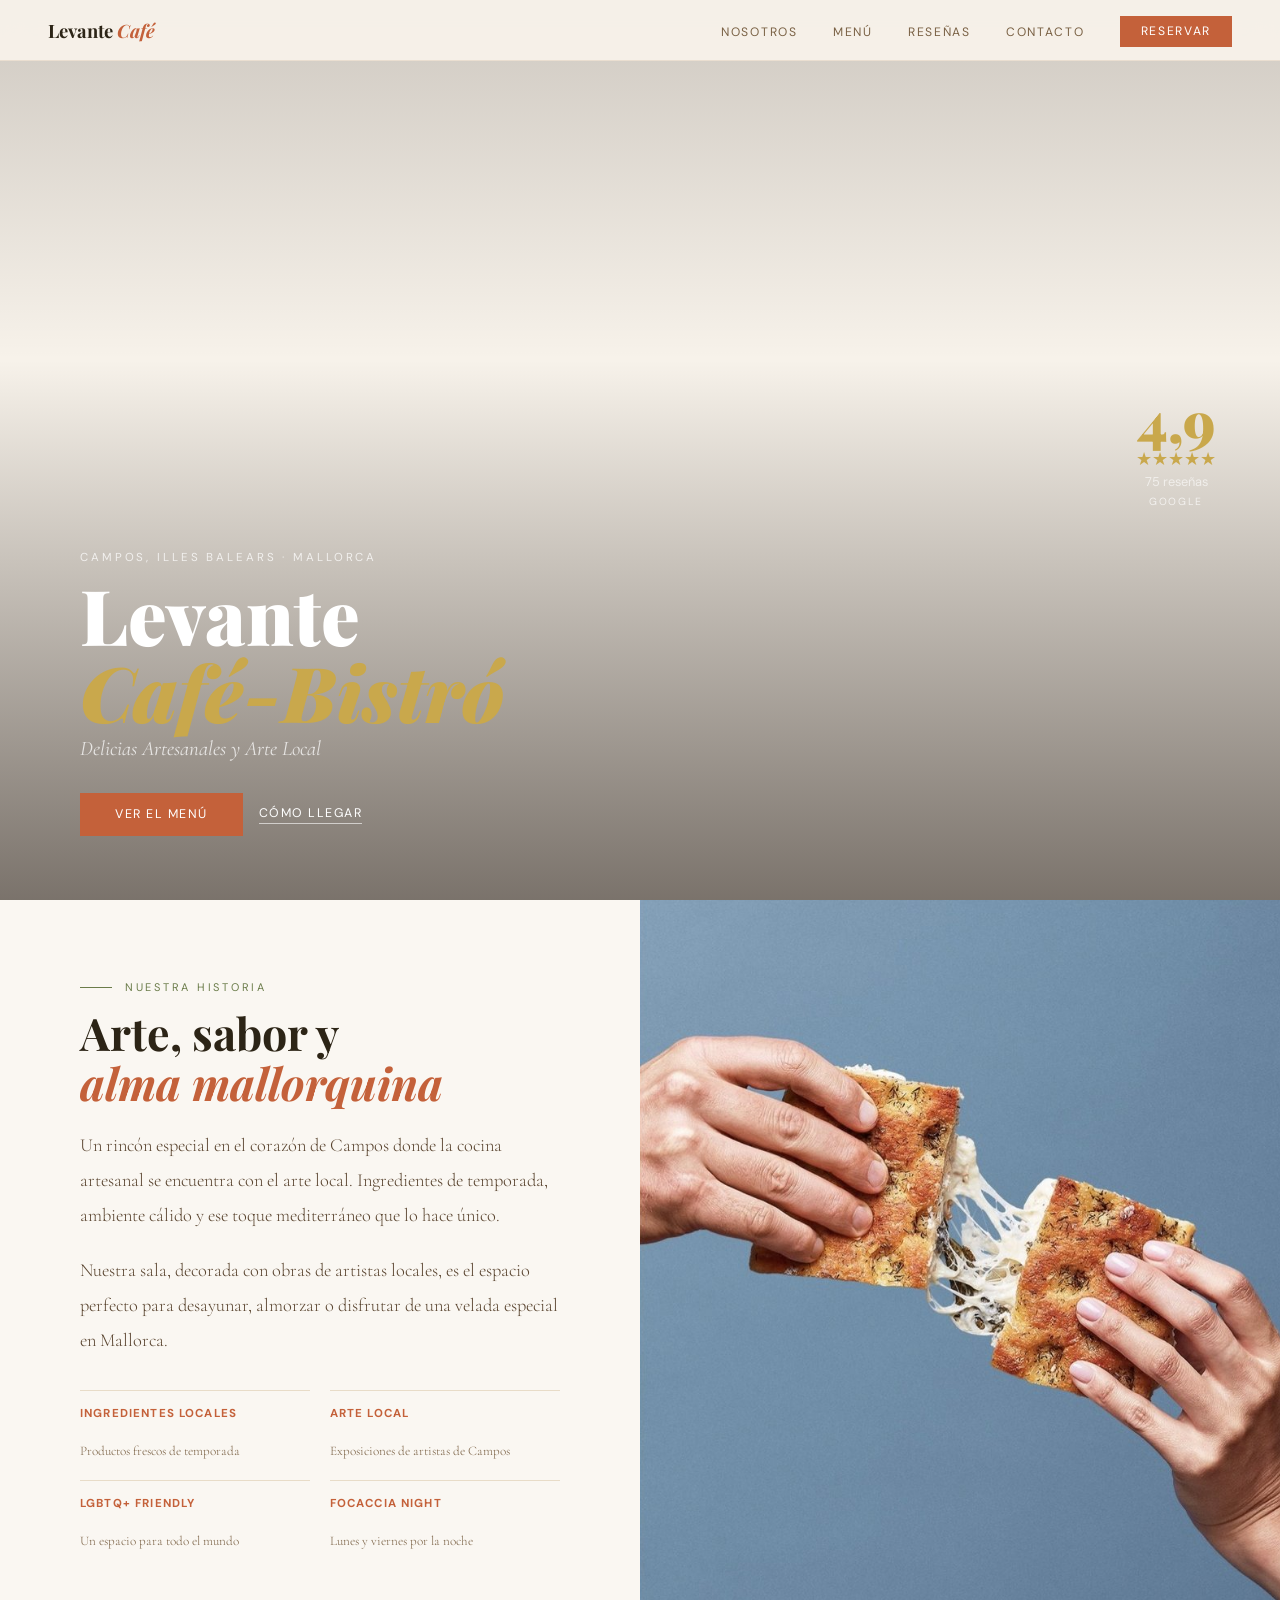
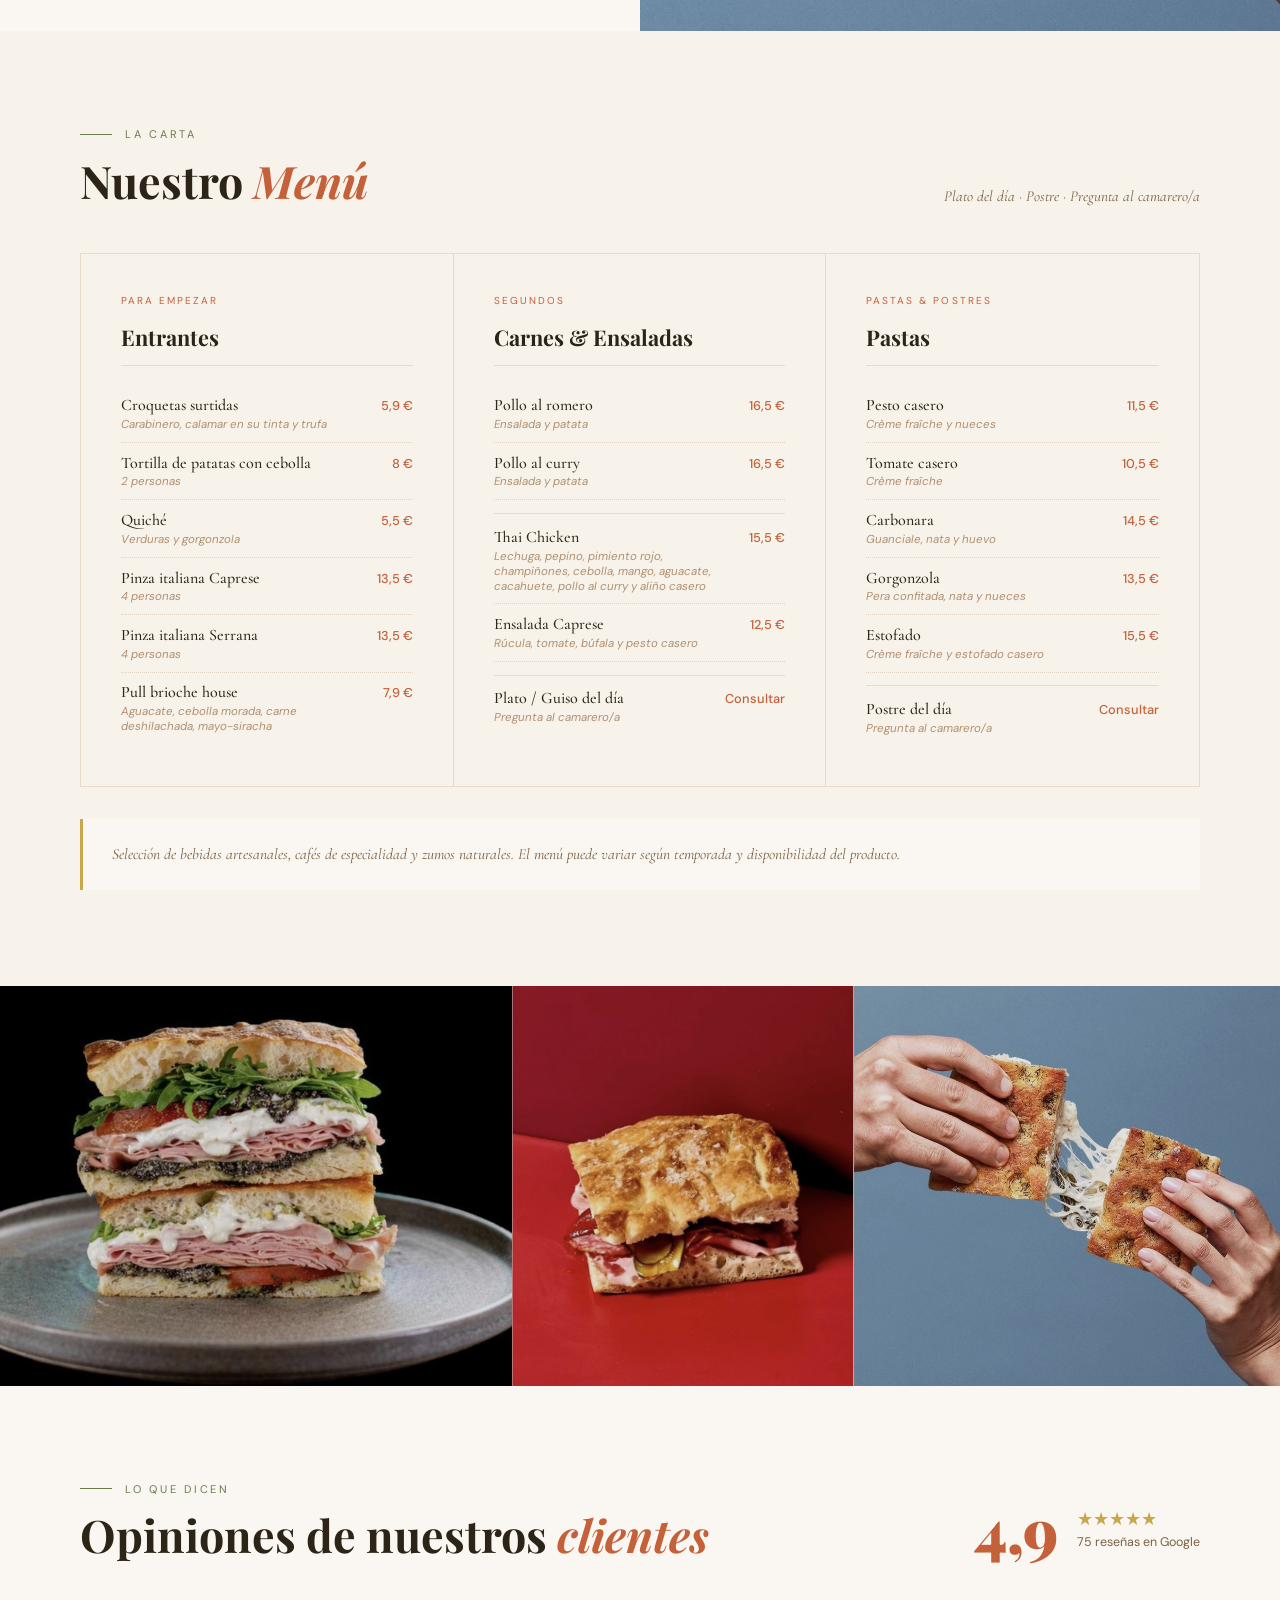
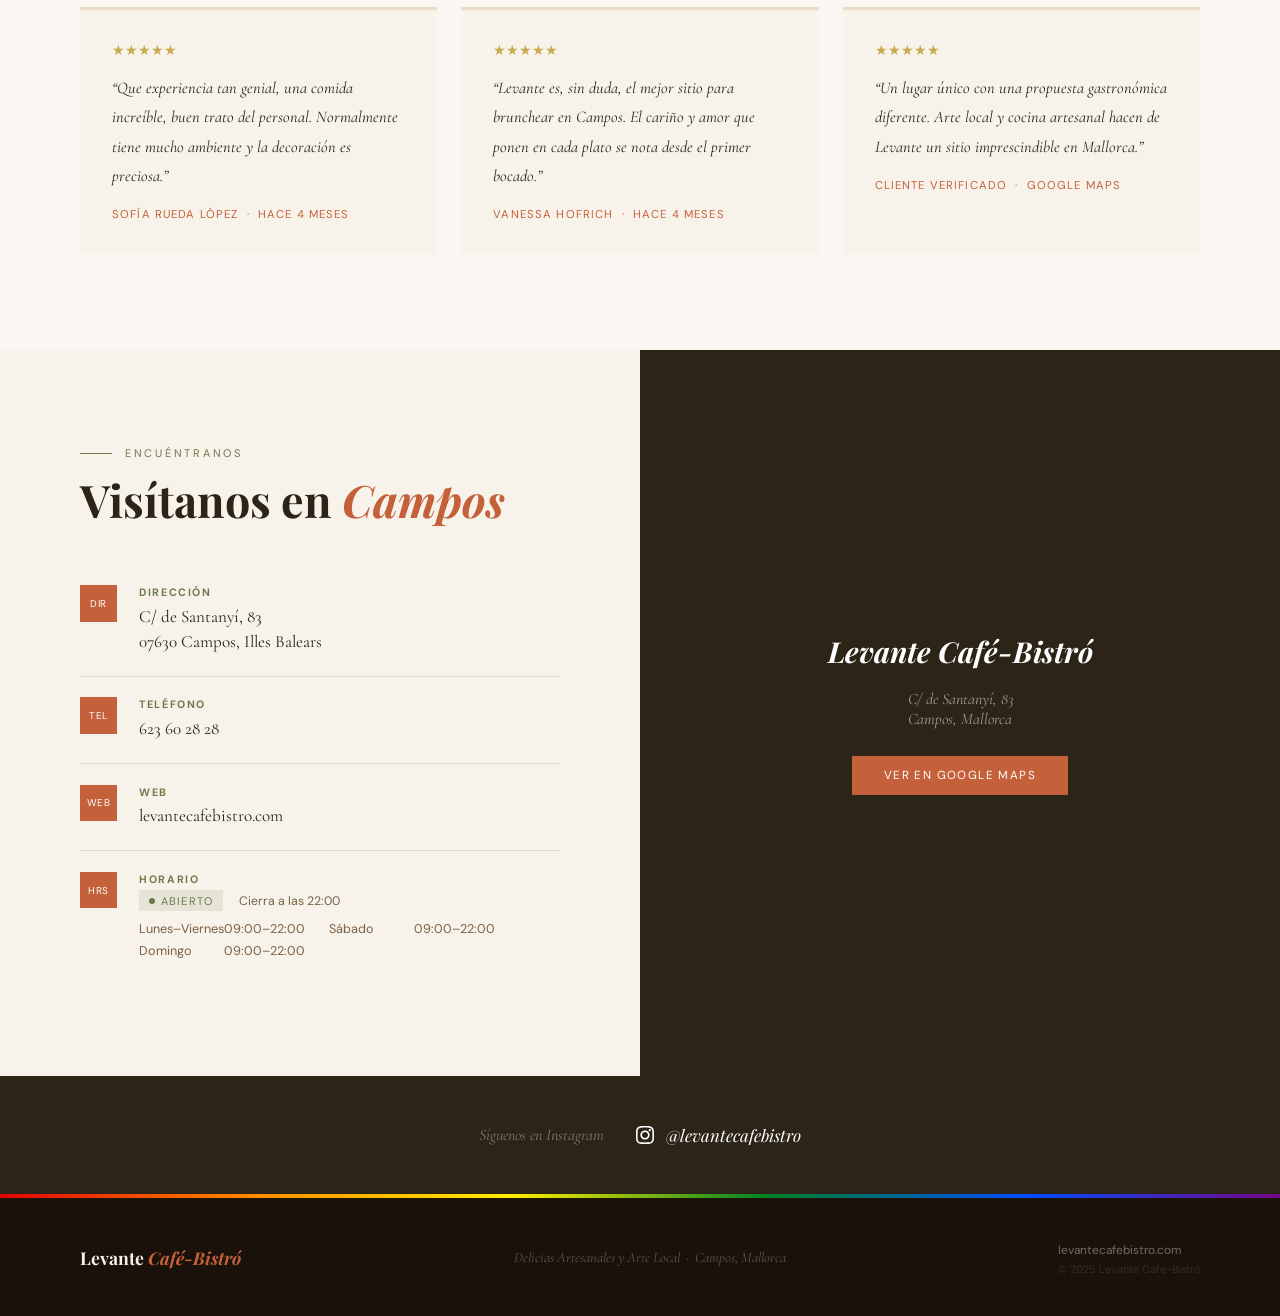
==== home.html @ 3a284bc1 "Rename Home to home.html" ====
<!DOCTYPE html>
<html lang="es">
<head>
  <meta charset="UTF-8"/>
  <meta name="viewport" content="width=device-width, initial-scale=1.0"/>
  <title>Levante Café-Bistró · Campos, Mallorca</title>
  <link rel="preconnect" href="https://fonts.googleapis.com"/>
  <link rel="preconnect" href="https://fonts.gstatic.com" crossorigin/>
  <link href="https://fonts.googleapis.com/css2?family=Playfair+Display:ital,wght@0,400;0,700;0,900;1,400;1,700&family=Cormorant+Garamond:ital,wght@0,300;0,400;0,500;1,300;1,400&family=DM+Sans:wght@300;400;500&display=swap" rel="stylesheet"/>
  <style>
    *, *::before, *::after { box-sizing:border-box; margin:0; padding:0; }
    :root {
      --cream:#f7f2ea; --warm:#faf7f2; --sand:#e8dcc8;
      --terra:#c4613a; --deep-terra:#9e3d1e;
      --olive:#6b7c4a; --charcoal:#2c2416;
      --brown:#7a6144; --light:#b09070; --gold:#c9a84c;
    }
    html { scroll-behavior:smooth; }
    body { background:var(--cream); color:var(--charcoal); font-family:"DM Sans",sans-serif; overflow-x:hidden; }

    /* NAV */
    nav { position:fixed; top:0; left:0; right:0; z-index:100; display:flex; justify-content:space-between; align-items:center; padding:1.1rem 3rem; background:rgba(247,242,234,0.96); backdrop-filter:blur(14px); border-bottom:1px solid rgba(180,140,100,0.18); }
    .logo { font-family:"Playfair Display",serif; font-size:1.15rem; font-weight:700; color:var(--charcoal); text-decoration:none; }
    .logo span { color:var(--terra); font-style:italic; }
    .nav-links { display:flex; gap:2.2rem; list-style:none; }
    .nav-links a { font-size:0.76rem; letter-spacing:0.14em; text-transform:uppercase; color:var(--brown); text-decoration:none; transition:color .2s; }
    .nav-links a:hover { color:var(--terra); }
    .nav-cta { background:var(--terra); color:white !important; padding:0.45rem 1.3rem; }
    .nav-cta:hover { background:var(--deep-terra) !important; }

    /* HERO — single full-screen photo */
    .hero { height:100vh; position:relative; overflow:hidden; }
    .hero img { width:100%; height:100%; object-fit:cover; object-position:center; display:block; }
    .hero-overlay {
      position:absolute; inset:0;
      background:linear-gradient(to bottom, rgba(20,10,3,0.18) 0%, transparent 40%, rgba(20,10,3,0.55) 100%);
      display:flex; flex-direction:column; justify-content:flex-end;
      padding:4rem 5rem;
    }
    .hero-tag { font-size:0.72rem; letter-spacing:0.25em; text-transform:uppercase; color:rgba(255,255,255,0.75); margin-bottom:0.7rem; }
    .hero-title { font-family:"Playfair Display",serif; font-size:clamp(3rem,6vw,5.5rem); font-weight:900; color:white; line-height:1; margin-bottom:0.4rem; }
    .hero-title em { font-style:italic; color:var(--gold); }
    .hero-sub { font-family:"Cormorant Garamond",serif; font-size:1.3rem; font-style:italic; color:rgba(255,255,255,0.75); margin-bottom:2rem; }
    .hero-ctas { display:flex; gap:1rem; align-items:center; }
    .btn { background:var(--terra); color:white; padding:0.85rem 2.2rem; font-family:"DM Sans",sans-serif; font-size:0.78rem; letter-spacing:0.12em; text-transform:uppercase; text-decoration:none; transition:all .25s; display:inline-block; }
    .btn:hover { background:var(--deep-terra); transform:translateY(-2px); box-shadow:0 8px 24px rgba(196,97,58,.35); }
    .btn-ghost { color:white; font-size:0.78rem; letter-spacing:0.12em; text-transform:uppercase; text-decoration:none; border-bottom:1.5px solid rgba(255,255,255,.6); padding-bottom:2px; transition:all .2s; }
    .btn-ghost:hover { border-color:white; }
    .hero-stars { position:absolute; top:50%; right:4rem; transform:translateY(-50%); text-align:center; color:white; }
    .hero-stars .big { font-family:"Playfair Display",serif; font-size:3.5rem; font-weight:900; line-height:1; color:var(--gold); }
    .hero-stars .label { font-size:0.65rem; letter-spacing:0.15em; text-transform:uppercase; opacity:.7; margin-top:.3rem; }
    .hero-stars .count { font-size:0.8rem; opacity:.6; margin-top:.2rem; }

    /* ABOUT strip */
    .about { background:var(--warm); display:grid; grid-template-columns:1fr 1fr; }
    .about-text { padding:5rem; display:flex; flex-direction:column; justify-content:center; }
    .stag { font-size:0.69rem; letter-spacing:0.25em; text-transform:uppercase; color:var(--olive); margin-bottom:.9rem; display:flex; align-items:center; gap:.8rem; }
    .stag::before { content:""; width:2rem; height:1px; background:var(--olive); }
    h2 { font-family:"Playfair Display",serif; font-size:clamp(2rem,3.5vw,3rem); line-height:1.1; color:var(--charcoal); }
    h2 em { color:var(--terra); font-style:italic; }
    .about-text p { font-family:"Cormorant Garamond",serif; font-size:1.15rem; line-height:1.9; color:#5a4530; margin-top:1.3rem; font-weight:300; }
    .about-feats { display:grid; grid-template-columns:1fr 1fr; gap:1.2rem; margin-top:2rem; }
    .feat { border-top:1px solid var(--sand); padding-top:.9rem; }
    .feat h4 { font-size:0.72rem; letter-spacing:.1em; text-transform:uppercase; color:var(--terra); margin-bottom:.2rem; }
    .feat p { font-size:0.82rem; color:var(--brown); line-height:1.5; }
    .about-photo { overflow:hidden; }
    .about-photo img { width:100%; height:100%; object-fit:cover; display:block; transition:transform .5s; }
    .about-photo:hover img { transform:scale(1.03); }

    /* MENU */
    .menu-sec { background:var(--cream); padding:6rem 5rem; }
    .menu-head { display:flex; justify-content:space-between; align-items:flex-end; margin-bottom:3rem; }
    .menu-note { font-family:"Cormorant Garamond",serif; font-style:italic; color:var(--brown); font-size:.95rem; }
    .menu-grid { display:grid; grid-template-columns:repeat(3,1fr); border:1px solid var(--sand); }
    .mcol { padding:2.5rem; border-right:1px solid var(--sand); transition:background .3s; }
    .mcol:last-child { border-right:none; }
    .mcol:hover { background:var(--warm); }
    .mcat { font-size:.63rem; letter-spacing:.2em; text-transform:uppercase; color:var(--terra); margin-bottom:1rem; }
    .mcol h3 { font-family:"Playfair Display",serif; font-size:1.35rem; font-weight:700; color:var(--charcoal); margin-bottom:1.2rem; padding-bottom:.9rem; border-bottom:1px solid var(--sand); }
    .mi { display:flex; justify-content:space-between; align-items:baseline; padding:.62rem 0; border-bottom:1px dotted rgba(180,140,100,.3); gap:.8rem; }
    .mi:last-child { border-bottom:none; }
    .mi-name { font-family:"Cormorant Garamond",serif; font-size:1rem; color:var(--charcoal); font-weight:500; }
    .mi-desc { font-size:.72rem; color:var(--light); margin-top:.1rem; font-style:italic; }
    .mi-price { font-size:.8rem; color:var(--terra); white-space:nowrap; font-weight:500; }
    .mi-sep { margin-top:.8rem; padding-top:.8rem; border-top:1px solid var(--sand); }
    .menu-foot { margin-top:2rem; padding:1.4rem 1.8rem; background:var(--warm); border-left:3px solid var(--gold); font-family:"Cormorant Garamond",serif; font-style:italic; color:var(--brown); font-size:.97rem; line-height:1.7; }

    /* PHOTO SCATTER — 3 photos in a dynamic grid */
    .scatter { display:grid; grid-template-columns:1.2fr 0.8fr 1fr; grid-template-rows:400px; overflow:hidden; }
    .scatter img { width:100%; height:100%; object-fit:cover; display:block; filter:brightness(.9); transition:filter .4s, transform .5s; }
    .scatter img:hover { filter:brightness(1); transform:scale(1.03); }

    /* REVIEWS */
    .reviews { background:var(--warm); padding:6rem 5rem; }
    .rev-head { display:flex; justify-content:space-between; align-items:flex-end; margin-bottom:3rem; }
    .rev-rating { display:flex; align-items:center; gap:1.2rem; }
    .rev-num { font-family:"Playfair Display",serif; font-size:3.8rem; font-weight:900; color:var(--terra); line-height:1; }
    .gold { color:var(--gold); }
    .rev-grid { display:grid; grid-template-columns:repeat(3,1fr); gap:1.5rem; }
    .rev-card { background:var(--cream); padding:2rem; border-top:3px solid var(--sand); transition:border-color .3s, transform .3s; }
    .rev-card:hover { border-color:var(--terra); transform:translateY(-4px); }
    .rev-stars { color:var(--gold); font-size:.85rem; margin-bottom:.9rem; }
    .rev-text { font-family:"Cormorant Garamond",serif; font-size:1.02rem; font-style:italic; line-height:1.8; color:var(--charcoal); margin-bottom:1rem; }
    .rev-author { font-size:.71rem; letter-spacing:.1em; text-transform:uppercase; color:var(--terra); }

    /* CONTACT */
    .contact { display:grid; grid-template-columns:1fr 1fr; }
    .contact-info { padding:6rem 5rem; background:var(--cream); }
    .contact-info h2 { margin-bottom:2.5rem; }
    .ilist { list-style:none; }
    .ilist li { display:flex; align-items:flex-start; gap:1.4rem; padding:1.3rem 0; border-bottom:1px solid var(--sand); }
    .ilist li:last-child { border-bottom:none; }
    .iico { width:2.3rem; height:2.3rem; background:var(--terra); color:white; display:flex; align-items:center; justify-content:center; font-size:.62rem; letter-spacing:.04em; text-transform:uppercase; flex-shrink:0; font-family:"DM Sans",sans-serif; }
    .itxt h4 { font-size:.67rem; letter-spacing:.15em; text-transform:uppercase; color:var(--olive); margin-bottom:.3rem; }
    .itxt p, .itxt a { font-family:"Cormorant Garamond",serif; font-size:1.07rem; color:var(--charcoal); text-decoration:none; line-height:1.5; }
    .itxt a:hover { color:var(--terra); }
    .pill { display:inline-flex; align-items:center; gap:.4rem; font-size:.69rem; letter-spacing:.1em; text-transform:uppercase; color:var(--olive); background:rgba(107,124,74,.12); padding:.2rem .6rem; }
    .pill::before { content:""; width:6px; height:6px; background:var(--olive); border-radius:50%; }
    .hrs { margin-top:.5rem; display:grid; grid-template-columns:1fr 1fr; gap:.3rem 1.5rem; }
    .hrow { display:flex; justify-content:space-between; font-size:.79rem; color:var(--brown); }
    .contact-dark { background:var(--charcoal); display:flex; flex-direction:column; align-items:center; justify-content:center; gap:1.2rem; padding:4rem; text-align:center; }
    .contact-dark h3 { font-family:"Playfair Display",serif; font-size:1.8rem; color:white; font-style:italic; }
    .contact-dark p { font-family:"Cormorant Garamond",serif; font-style:italic; font-size:1rem; color:rgba(255,255,255,.55); }
    .map-btn { display:inline-block; background:var(--terra); color:white; padding:.7rem 2rem; font-size:.73rem; letter-spacing:.12em; text-transform:uppercase; text-decoration:none; font-family:"DM Sans",sans-serif; transition:all .2s; margin-top:.5rem; }
    .map-btn:hover { background:var(--deep-terra); }

    /* INSTAGRAM */
    .insta { background:var(--charcoal); padding:3rem 5rem; display:flex; align-items:center; justify-content:center; gap:2rem; flex-wrap:wrap; }
    .insta-lbl { font-family:"Cormorant Garamond",serif; font-style:italic; color:rgba(247,242,234,.4); font-size:1rem; }
    .insta a { font-family:"Playfair Display",serif; font-size:1.05rem; font-style:italic; color:white; text-decoration:none; display:flex; align-items:center; gap:.7rem; transition:color .2s; }
    .insta a:hover { color:var(--gold); }

    /* FOOTER */
    footer { background:#1a120a; color:rgba(247,242,234,.4); padding:2.5rem 5rem; display:flex; justify-content:space-between; align-items:center; flex-wrap:wrap; gap:1rem; }
    .fl { font-family:"Playfair Display",serif; font-size:1.1rem; font-weight:700; color:var(--cream); }
    .fl span { color:var(--terra); font-style:italic; }
    footer a { color:rgba(247,242,234,.4); text-decoration:none; font-size:.74rem; }
    footer a:hover { color:var(--terra); }
    .pride { background:linear-gradient(90deg,#e40303,#ff8c00,#ffed00,#008026,#004dff,#750787); height:4px; }

    /* FADE IN */
    @keyframes fadeUp { from { opacity:0; transform:translateY(20px); } to { opacity:1; transform:translateY(0); } }
    .hero-overlay > * { animation:fadeUp .8s ease both; }
    .hero-overlay > *:nth-child(1) { animation-delay:.1s; }
    .hero-overlay > *:nth-child(2) { animation-delay:.25s; }
    .hero-overlay > *:nth-child(3) { animation-delay:.38s; }
    .hero-overlay > *:nth-child(4) { animation-delay:.5s; }

    /* RESPONSIVE */
    @media(max-width:900px) {
      nav { padding:1rem 1.5rem; }
      .nav-links { display:none; }
      .hero-overlay { padding:2.5rem 2rem; }
      .hero-stars { display:none; }
      .hero-title { font-size:2.5rem; }
      .about { grid-template-columns:1fr; }
      .about-photo { height:280px; }
      .about-text { padding:4rem 2rem; }
      .menu-sec { padding:4rem 2rem; }
      .menu-grid { grid-template-columns:1fr; }
      .mcol { border-right:none; border-bottom:1px solid var(--sand); }
      .mcol:last-child { border-bottom:none; }
      .scatter { grid-template-columns:1fr 1fr; grid-template-rows:220px 220px; }
      .scatter img:last-child { grid-column:span 2; }
      .reviews { padding:4rem 2rem; }
      .rev-grid { grid-template-columns:1fr; }
      .contact { grid-template-columns:1fr; }
      .contact-info { padding:4rem 2rem; }
      .contact-dark { min-height:240px; padding:3rem 2rem; }
      footer { flex-direction:column; text-align:center; padding:2rem; }
      .insta { padding:2.5rem 2rem; }
    }
  </style>
</head>
<body>

  <!-- NAV -->
  <nav>
    <a href="#" class="logo">Levante <span>Café</span></a>
    <ul class="nav-links">
      <li><a href="#about">Nosotros</a></li>
      <li><a href="#menu">Men&uacute;</a></li>
      <li><a href="#reviews">Rese&ntilde;as</a></li>
      <li><a href="#contact">Contacto</a></li>
      <li><a href="tel:623602828" class="nav-cta">Reservar</a></li>
    </ul>
  </nav>

  <!-- HERO — text only, dark background -->
  <section class="hero">
    <div class="hero-overlay">
      <div class="hero-tag">Campos, Illes Balears &middot; Mallorca</div>
      <h1 class="hero-title">Levante<br><em>Caf&eacute;-Bistr&oacute;</em></h1>
      <p class="hero-sub">Delicias Artesanales y Arte Local</p>
      <div class="hero-ctas">
        <a href="#menu" class="btn">Ver el Men&uacute;</a>
        <a href="#contact" class="btn-ghost">C&oacute;mo llegar</a>
      </div>
    </div>
    <div class="hero-stars">
      <div class="big">4,9</div>
      <div class="gold" style="font-size:1.1rem;">&#9733;&#9733;&#9733;&#9733;&#9733;</div>
      <div class="count">75 rese&ntilde;as</div>
      <div class="label">Google</div>
    </div>
  </section>

  <!-- ABOUT + photo -->
  <div class="about" id="about">
    <div class="about-text">
      <div class="stag">Nuestra Historia</div>
      <h2>Arte, sabor y<br><em>alma mallorquina</em></h2>
      <p>Un rinc&oacute;n especial en el coraz&oacute;n de Campos donde la cocina artesanal se encuentra con el arte local. Ingredientes de temporada, ambiente c&aacute;lido y ese toque mediterr&aacute;neo que lo hace &uacute;nico.</p>
      <p>Nuestra sala, decorada con obras de artistas locales, es el espacio perfecto para desayunar, almorzar o disfrutar de una velada especial en Mallorca.</p>
      <div class="about-feats">
        <div class="feat"><h4>Ingredientes locales</h4><p>Productos frescos de temporada</p></div>
        <div class="feat"><h4>Arte local</h4><p>Exposiciones de artistas de Campos</p></div>
        <div class="feat"><h4>LGBTQ+ Friendly</h4><p>Un espacio para todo el mundo</p></div>
        <div class="feat"><h4>Focaccia Night</h4><p>Lunes y viernes por la noche</p></div>
      </div>
    </div>
    <div class="about-photo">
      <img src="[data-uri]" alt="Focaccia artesanal Levante" />
    </div>
  </div>

  <!-- MENU -->
  <section class="menu-sec" id="menu">
    <div class="menu-head">
      <div>
        <div class="stag">La Carta</div>
        <h2>Nuestro <em>Men&uacute;</em></h2>
      </div>
      <span class="menu-note">Plato del d&iacute;a &middot; Postre &middot; Pregunta al camarero/a</span>
    </div>
    <div class="menu-grid">

      <!-- ENTRANTES -->
      <div class="mcol">
        <div class="mcat">Para empezar</div>
        <h3>Entrantes</h3>
        <div class="mi"><div><div class="mi-name">Croquetas surtidas</div><div class="mi-desc">Carabinero, calamar en su tinta y trufa</div></div><div class="mi-price">5,9&thinsp;&euro;</div></div>
        <div class="mi"><div><div class="mi-name">Tortilla de patatas con cebolla</div><div class="mi-desc">2 personas</div></div><div class="mi-price">8&thinsp;&euro;</div></div>
        <div class="mi"><div><div class="mi-name">Quich&eacute;</div><div class="mi-desc">Verduras y gorgonzola</div></div><div class="mi-price">5,5&thinsp;&euro;</div></div>
        <div class="mi"><div><div class="mi-name">Pinza italiana Caprese</div><div class="mi-desc">4 personas</div></div><div class="mi-price">13,5&thinsp;&euro;</div></div>
        <div class="mi"><div><div class="mi-name">Pinza italiana Serrana</div><div class="mi-desc">4 personas</div></div><div class="mi-price">13,5&thinsp;&euro;</div></div>
        <div class="mi"><div><div class="mi-name">Pull brioche house</div><div class="mi-desc">Aguacate, cebolla morada, carne deshilachada, mayo-siracha</div></div><div class="mi-price">7,9&thinsp;&euro;</div></div>
      </div>

      <!-- CARNES + ENSALADAS -->
      <div class="mcol">
        <div class="mcat">Segundos</div>
        <h3>Carnes &amp; Ensaladas</h3>
        <div class="mi"><div><div class="mi-name">Pollo al romero</div><div class="mi-desc">Ensalada y patata</div></div><div class="mi-price">16,5&thinsp;&euro;</div></div>
        <div class="mi"><div><div class="mi-name">Pollo al curry</div><div class="mi-desc">Ensalada y patata</div></div><div class="mi-price">16,5&thinsp;&euro;</div></div>
        <div class="mi mi-sep"><div><div class="mi-name">Thai Chicken</div><div class="mi-desc">Lechuga, pepino, pimiento rojo, champi&ntilde;ones, cebolla, mango, aguacate, cacahuete, pollo al curry y ali&ntilde;o casero</div></div><div class="mi-price">15,5&thinsp;&euro;</div></div>
        <div class="mi"><div><div class="mi-name">Ensalada Caprese</div><div class="mi-desc">R&uacute;cula, tomate, b&uacute;fala y pesto casero</div></div><div class="mi-price">12,5&thinsp;&euro;</div></div>
        <div class="mi mi-sep"><div><div class="mi-name">Plato / Guiso del d&iacute;a</div><div class="mi-desc">Pregunta al camarero/a</div></div><div class="mi-price">Consultar</div></div>
      </div>

      <!-- PASTAS -->
      <div class="mcol">
        <div class="mcat">Pastas &amp; Postres</div>
        <h3>Pastas</h3>
        <div class="mi"><div><div class="mi-name">Pesto casero</div><div class="mi-desc">Cr&egrave;me fra&icirc;che y nueces</div></div><div class="mi-price">11,5&thinsp;&euro;</div></div>
        <div class="mi"><div><div class="mi-name">Tomate casero</div><div class="mi-desc">Cr&egrave;me fra&icirc;che</div></div><div class="mi-price">10,5&thinsp;&euro;</div></div>
        <div class="mi"><div><div class="mi-name">Carbonara</div><div class="mi-desc">Guanciale, nata y huevo</div></div><div class="mi-price">14,5&thinsp;&euro;</div></div>
        <div class="mi"><div><div class="mi-name">Gorgonzola</div><div class="mi-desc">Pera confitada, nata y nueces</div></div><div class="mi-price">13,5&thinsp;&euro;</div></div>
        <div class="mi"><div><div class="mi-name">Estofado</div><div class="mi-desc">Cr&egrave;me fra&icirc;che y estofado casero</div></div><div class="mi-price">15,5&thinsp;&euro;</div></div>
        <div class="mi mi-sep"><div><div class="mi-name">Postre del d&iacute;a</div><div class="mi-desc">Pregunta al camarero/a</div></div><div class="mi-price">Consultar</div></div>
      </div>

    </div>
    <div class="menu-foot">Selecci&oacute;n de bebidas artesanales, caf&eacute;s de especialidad y zumos naturales. El men&uacute; puede variar seg&uacute;n temporada y disponibilidad del producto.</div>
  </section>

  <!-- PHOTO SCATTER — 3 remaining photos -->
  <div class="scatter">
    <img src="[data-uri]" alt="Sándwich artesanal Levante" />
    <img src="[data-uri]" alt="Focaccia rellena Levante" />
    <img src="[data-uri]" alt="Focaccia con queso Levante" />
  </div>

  <!-- REVIEWS -->
  <section class="reviews" id="reviews">
    <div class="rev-head">
      <div>
        <div class="stag">Lo que dicen</div>
        <h2>Opiniones de nuestros <em>clientes</em></h2>
      </div>
      <div class="rev-rating">
        <div class="rev-num">4,9</div>
        <div>
          <span class="gold" style="display:block;font-size:1.1rem;margin-bottom:.3rem;">&#9733;&#9733;&#9733;&#9733;&#9733;</span>
          <p style="font-size:.78rem;color:var(--brown);">75 rese&ntilde;as en Google</p>
        </div>
      </div>
    </div>
    <div class="rev-grid">
      <div class="rev-card">
        <div class="rev-stars">&#9733;&#9733;&#9733;&#9733;&#9733;</div>
        <p class="rev-text">&ldquo;Que experiencia tan genial, una comida incre&iacute;ble, buen trato del personal. Normalmente tiene mucho ambiente y la decoraci&oacute;n es preciosa.&rdquo;</p>
        <div class="rev-author">Sof&iacute;a Rueda L&oacute;pez &nbsp;&middot;&nbsp; hace 4 meses</div>
      </div>
      <div class="rev-card">
        <div class="rev-stars">&#9733;&#9733;&#9733;&#9733;&#9733;</div>
        <p class="rev-text">&ldquo;Levante es, sin duda, el mejor sitio para brunchear en Campos. El cari&ntilde;o y amor que ponen en cada plato se nota desde el primer bocado.&rdquo;</p>
        <div class="rev-author">Vanessa Hofrich &nbsp;&middot;&nbsp; hace 4 meses</div>
      </div>
      <div class="rev-card">
        <div class="rev-stars">&#9733;&#9733;&#9733;&#9733;&#9733;</div>
        <p class="rev-text">&ldquo;Un lugar &uacute;nico con una propuesta gastron&oacute;mica diferente. Arte local y cocina artesanal hacen de Levante un sitio imprescindible en Mallorca.&rdquo;</p>
        <div class="rev-author">Cliente verificado &nbsp;&middot;&nbsp; Google Maps</div>
      </div>
    </div>
  </section>

  <!-- CONTACT -->
  <div class="contact" id="contact">
    <div class="contact-info">
      <div class="stag">Encu&eacute;ntranos</div>
      <h2>Vis&iacute;tanos en <em>Campos</em></h2>
      <ul class="ilist">
        <li><div class="iico">Dir</div><div class="itxt"><h4>Direcci&oacute;n</h4><p>C/ de Santany&iacute;, 83<br>07630 Campos, Illes Balears</p></div></li>
        <li><div class="iico">Tel</div><div class="itxt"><h4>Tel&eacute;fono</h4><a href="tel:623602828">623 60 28 28</a></div></li>
        <li><div class="iico">Web</div><div class="itxt"><h4>Web</h4><a href="https://levantecafebistro.com" target="_blank">levantecafebistro.com</a></div></li>
        <li>
          <div class="iico">Hrs</div>
          <div class="itxt">
            <h4>Horario</h4>
            <div style="display:flex;align-items:center;gap:1rem;margin-bottom:.6rem;">
              <span class="pill">Abierto</span>
              <span style="font-size:.77rem;color:var(--brown);">Cierra a las 22:00</span>
            </div>
            <div class="hrs">
              <div class="hrow"><span>Lunes&ndash;Viernes</span><span>09:00&ndash;22:00</span></div>
              <div class="hrow"><span>S&aacute;bado</span><span>09:00&ndash;22:00</span></div>
              <div class="hrow"><span>Domingo</span><span>09:00&ndash;22:00</span></div>
            </div>
          </div>
        </li>
      </ul>
    </div>
    <div class="contact-dark">
      <h3>Levante Caf&eacute;-Bistr&oacute;</h3>
      <p>C/ de Santany&iacute;, 83<br>Campos, Mallorca</p>
      <a href="https://maps.app.goo.gl/mFHEZcVo8mR9uiEv6" target="_blank" class="map-btn">Ver en Google Maps</a>
    </div>
  </div>

  <!-- INSTAGRAM -->
  <div class="insta">
    <span class="insta-lbl">S&iacute;guenos en Instagram</span>
    <a href="https://www.instagram.com/levantecafebistro" target="_blank">
      <svg width="18" height="18" viewBox="0 0 24 24" fill="currentColor"><path d="M12 2.163c3.204 0 3.584.012 4.85.07 3.252.148 4.771 1.691 4.919 4.919.058 1.265.069 1.645.069 4.849 0 3.205-.012 3.584-.069 4.849-.149 3.225-1.664 4.771-4.919 4.919-1.266.058-1.644.07-4.85.07-3.204 0-3.584-.012-4.849-.07-3.26-.149-4.771-1.699-4.919-4.92-.058-1.265-.07-1.644-.07-4.849 0-3.204.013-3.583.07-4.849.149-3.227 1.664-4.771 4.919-4.919 1.266-.057 1.645-.069 4.849-.069zm0-2.163c-3.259 0-3.667.014-4.947.072-4.358.2-6.78 2.618-6.98 6.98-.059 1.281-.073 1.689-.073 4.948 0 3.259.014 3.668.072 4.948.2 4.358 2.618 6.78 6.98 6.98 1.281.058 1.689.072 4.948.072 3.259 0 3.668-.014 4.948-.072 4.354-.2 6.782-2.618 6.979-6.98.059-1.28.073-1.689.073-4.948 0-3.259-.014-3.667-.072-4.947-.196-4.354-2.617-6.78-6.979-6.98-1.281-.059-1.69-.073-4.949-.073zm0 5.838c-3.403 0-6.162 2.759-6.162 6.162s2.759 6.163 6.162 6.163 6.162-2.759 6.162-6.163c0-3.403-2.759-6.162-6.162-6.162zm0 10.162c-2.209 0-4-1.79-4-4 0-2.209 1.791-4 4-4s4 1.791 4 4c0 2.21-1.791 4-4 4zm6.406-11.845c-.796 0-1.441.645-1.441 1.44s.645 1.44 1.441 1.44c.795 0 1.439-.645 1.439-1.44s-.644-1.44-1.439-1.44z"/></svg>
      @levantecafebistro
    </a>
  </div>

  <div class="pride"></div>

  <footer>
    <div class="fl">Levante <span>Caf&eacute;-Bistr&oacute;</span></div>
    <div style="font-family:'Cormorant Garamond',serif;font-style:italic;color:rgba(247,242,234,.3);font-size:.9rem;">Delicias Artesanales y Arte Local &nbsp;&middot;&nbsp; Campos, Mallorca</div>
    <div><a href="https://levantecafebistro.com">levantecafebistro.com</a><br><span style="font-size:.67rem;opacity:.3;display:block;margin-top:.2rem;">&copy; 2025 Levante Caf&eacute;-Bistr&oacute;</span></div>
  </footer>

</body>
</html>
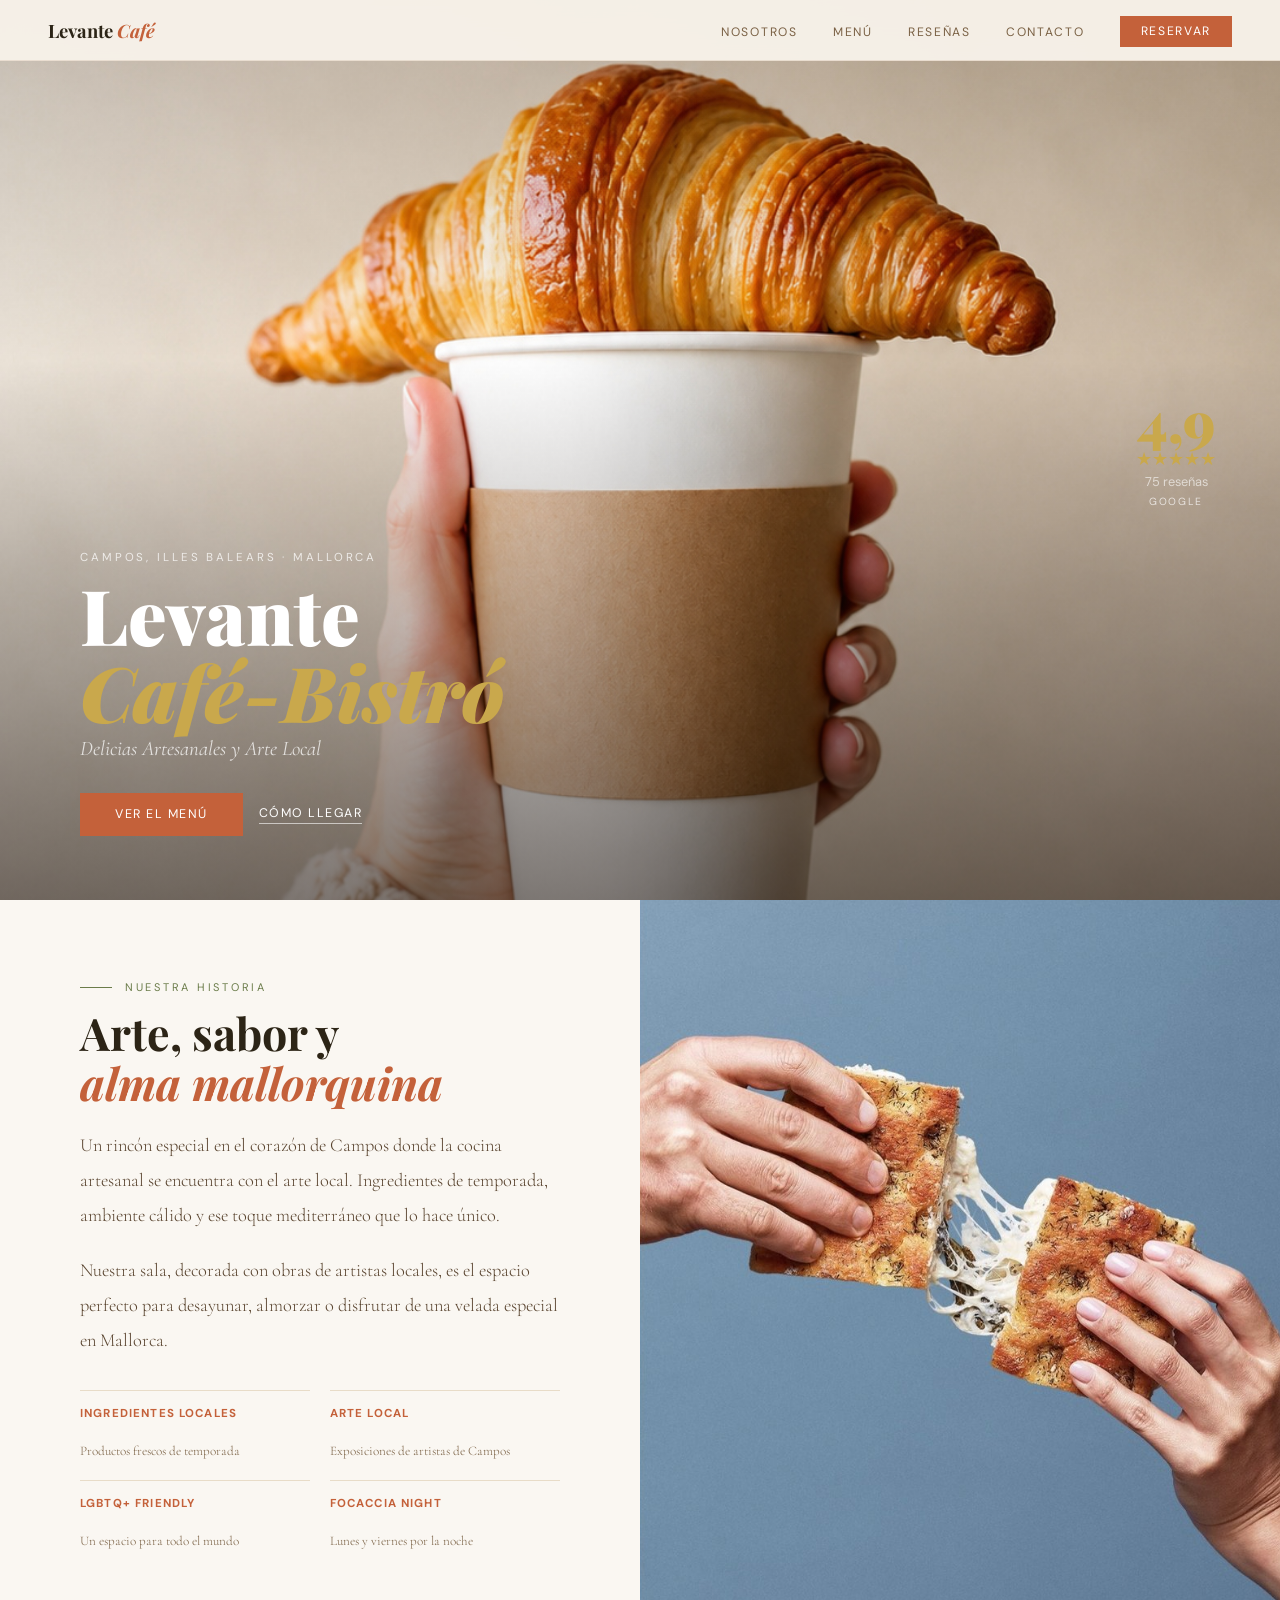
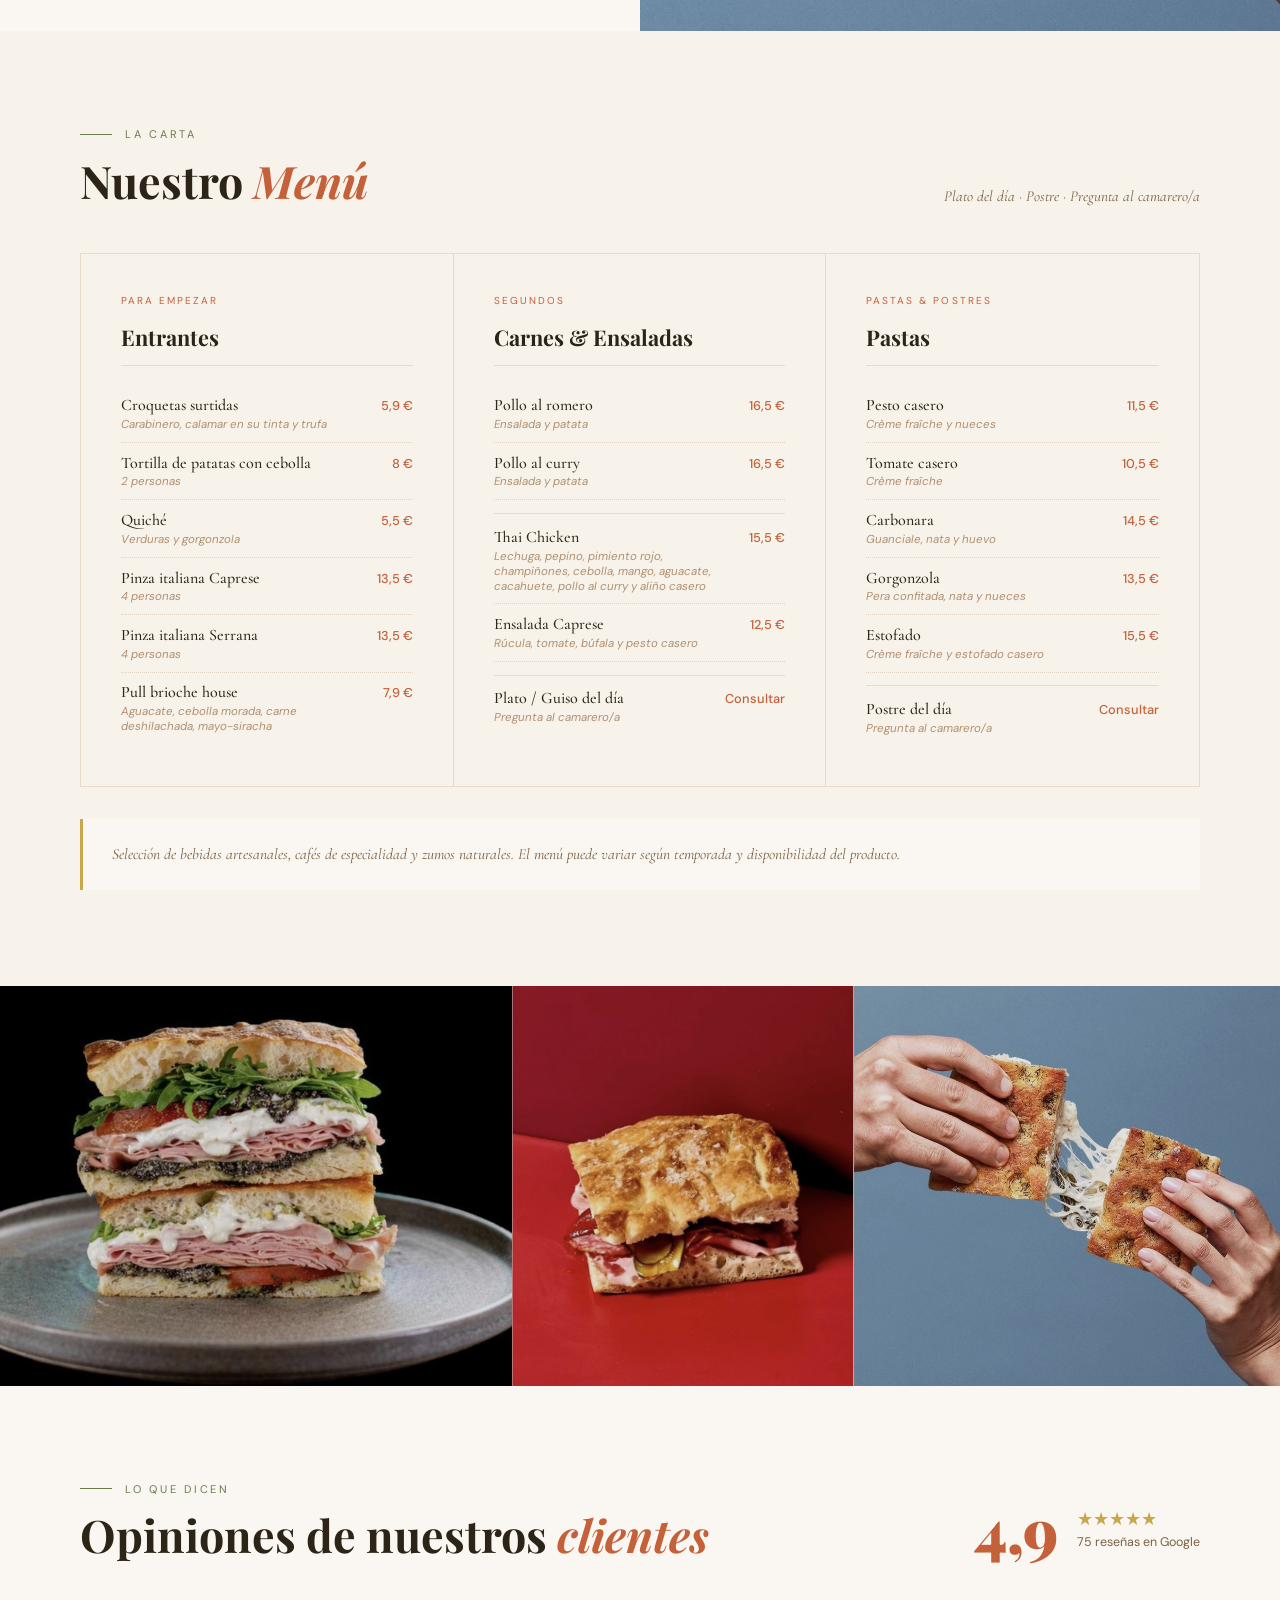
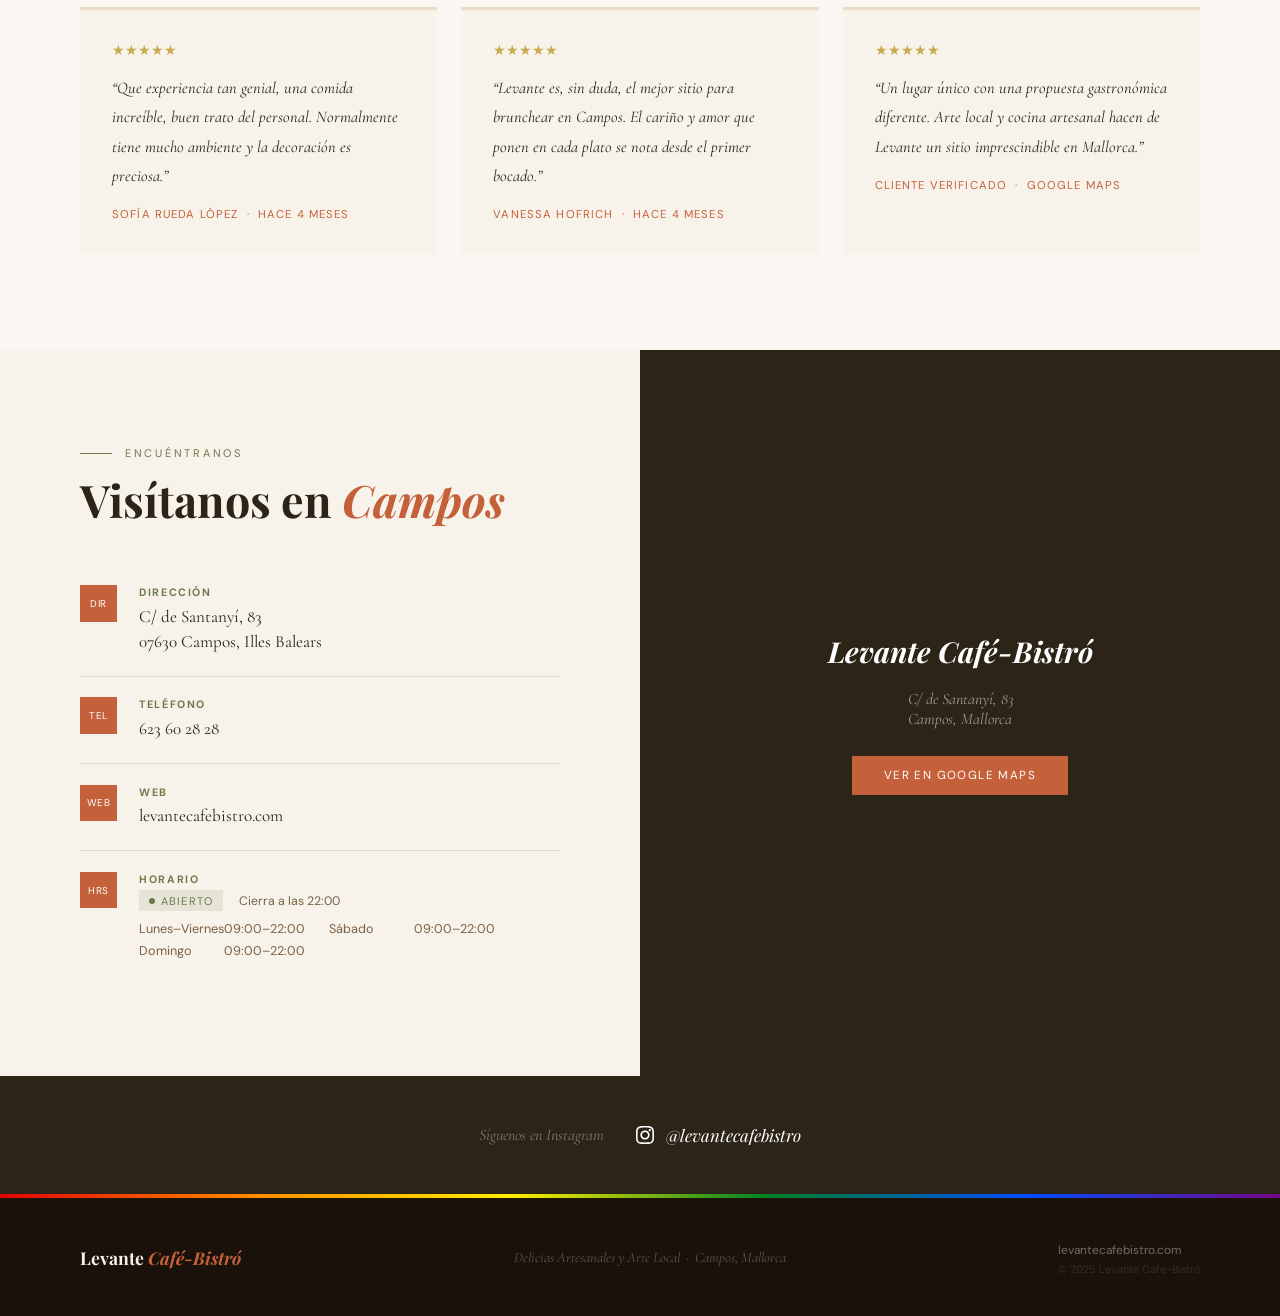
==== commit 07a4cba2: "Update home.html" ====
--- a/home.html
+++ b/home.html
@@ -189,6 +189,7 @@
 
   <!-- HERO — text only, dark background -->
   <section class="hero">
+    <img src="[data-uri]